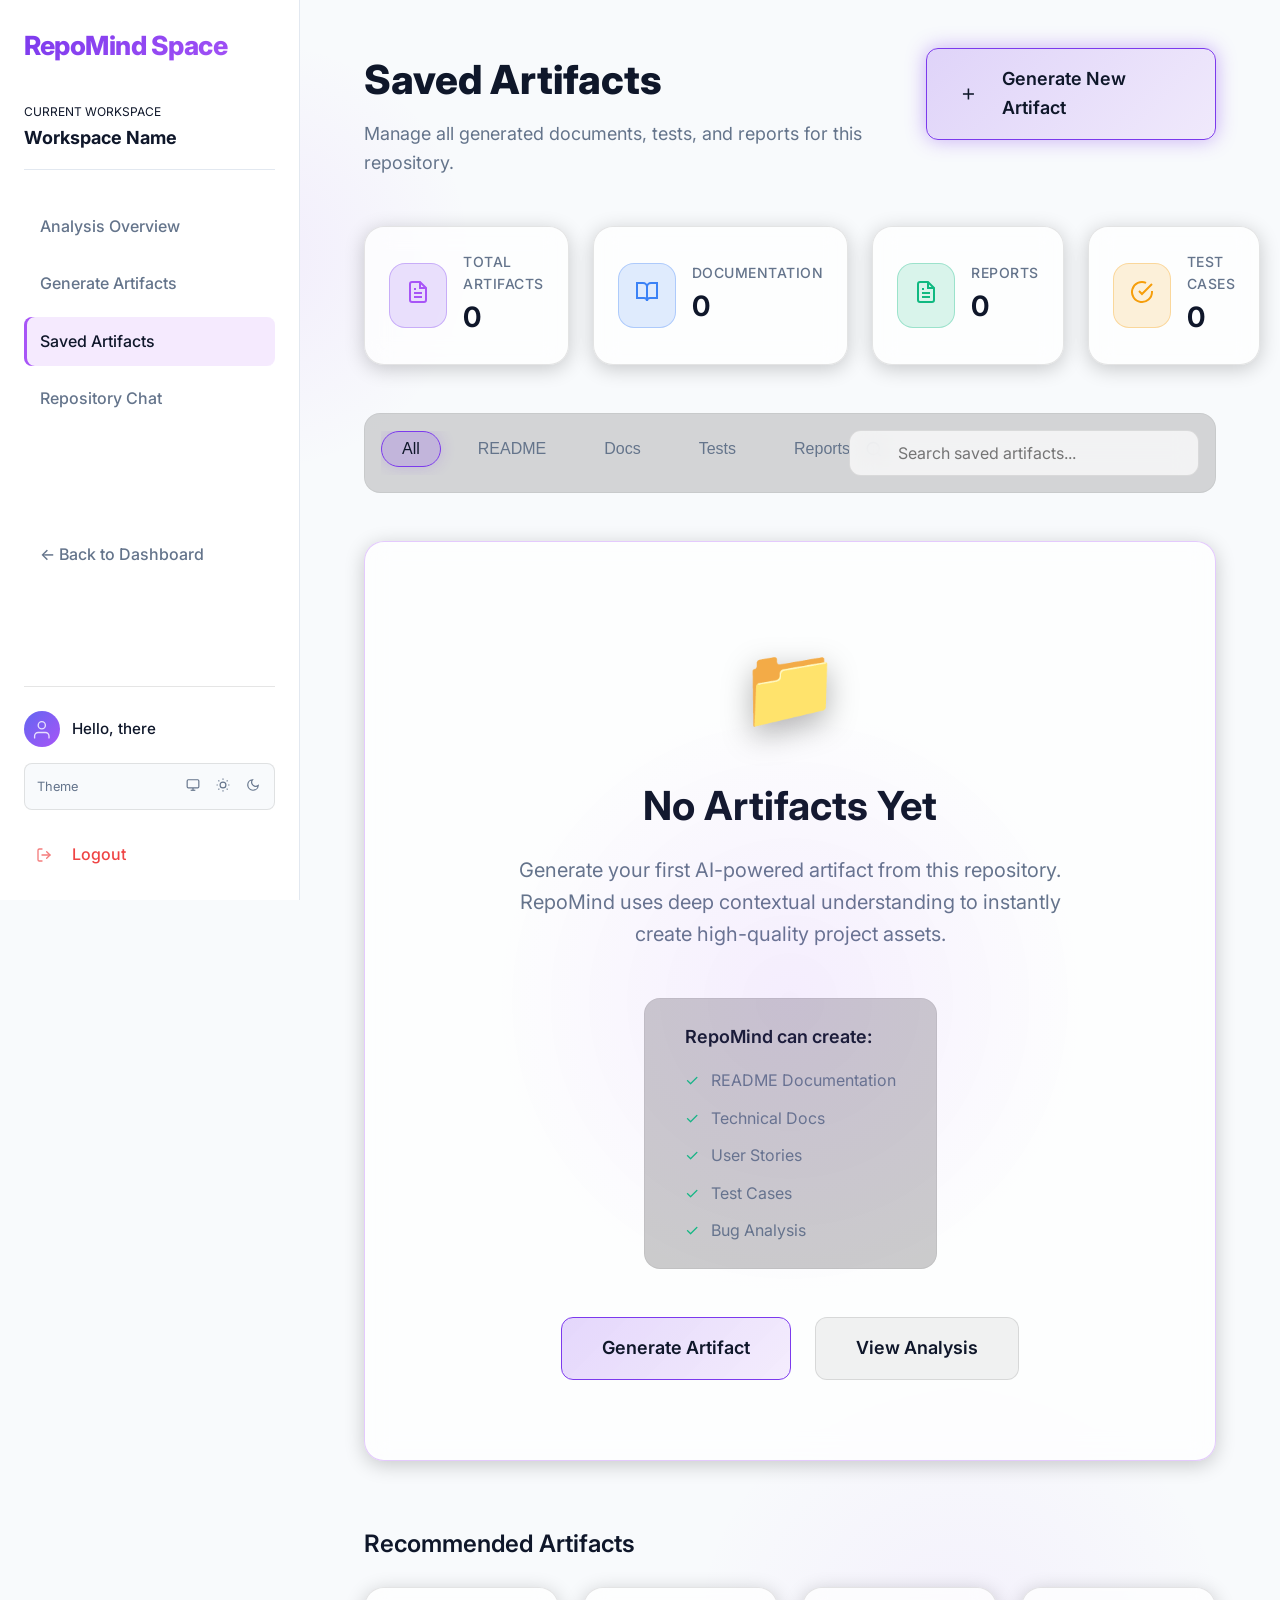
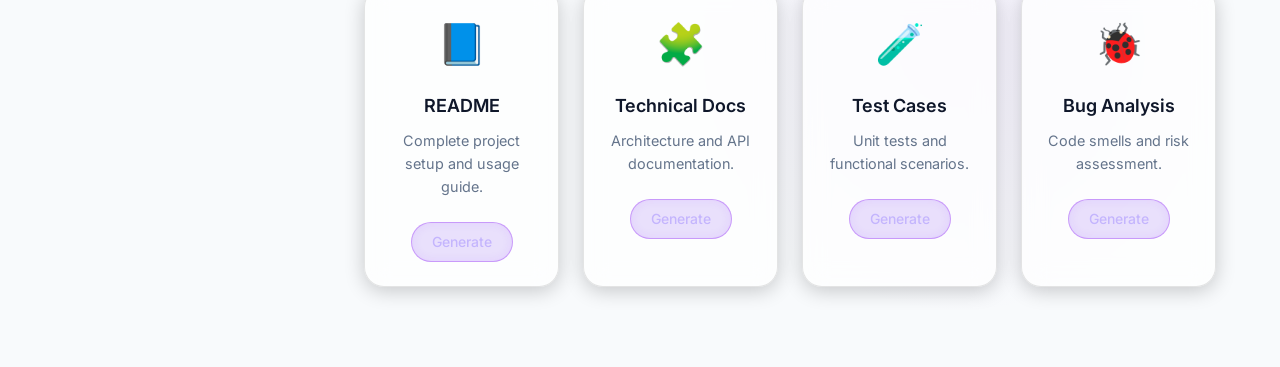
==== pages/artifacts.html @ f8f44703 "Project Completed" ====
<!DOCTYPE html>
<html lang="en">

<head>
    <meta charset="UTF-8">
    <meta name="viewport" content="width=device-width, initial-scale=1.0">
    <title>Saved Artifacts - RepoMind Space</title>
    <link href="https://fonts.googleapis.com/css2?family=Inter:wght@400;500;600;700&display=swap" rel="stylesheet">
    <link rel="stylesheet" href="../css/style.css">
    <style>
        /* Modern Input Styling */
        .search-input {
            background: var(--glass-bg);
            border: 1px solid var(--alpha-10);
            color: var(--text-main);
            padding: 12px 20px 12px 48px;
            border-radius: 12px;
            width: 350px;
            font-family: 'Inter', sans-serif;
            font-size: 1rem;
            transition: all 0.3s ease;
            backdrop-filter: blur(12px);
        }

        .search-input:focus {
            outline: none;
            border-color: rgba(168, 85, 247, 0.5);
            box-shadow: 0 0 15px rgba(124, 58, 237, 0.2);
            background: var(--glass-hover-bg);
        }

        .search-icon-wrapper {
            position: absolute;
            left: 16px;
            top: 50%;
            transform: translateY(-50%);
            color: var(--text-muted);
            pointer-events: none;
        }

        /* Glassmorphism Cards */
        .glass-card {
            background: var(--glass-bg);
            backdrop-filter: blur(12px);
            border: 1px solid var(--alpha-10);
            border-radius: 20px;
            transition: all 0.3s ease;
            box-shadow: 0 4px 20px rgba(0, 0, 0, 0.2);
        }

        .glass-card:hover {
            border-color: rgba(168, 85, 247, 0.4);
            transform: translateY(-4px);
            box-shadow: 0 12px 30px rgba(124, 58, 237, 0.15);
        }

        /* Filter Tabs */
        .filter-tabs {
            display: flex;
            gap: 1rem;
            overflow-x: auto;
            padding-bottom: 0.5rem;
        }

        .filter-tab {
            background: transparent;
            border: 1px solid transparent;
            color: var(--text-muted);
            padding: 8px 20px;
            border-radius: 20px;
            cursor: pointer;
            font-weight: 500;
            font-size: 1rem;
            transition: all 0.2s ease;
            white-space: nowrap;
        }

        .filter-tab:hover {
            color: var(--text-main);
            background: var(--alpha-5);
        }

        .filter-tab.active {
            background: rgba(124, 58, 237, 0.2);
            border-color: var(--primary-color);
            color: var(--text-main);
            box-shadow: 0 0 15px rgba(124, 58, 237, 0.2);
        }

        /* Populated Grid */
        .artifact-grid {
            display: grid;
            grid-template-columns: repeat(auto-fill, minmax(350px, 1fr));
            gap: 2rem;
            display: none;
            /* Hidden by default until artifacts exist */
        }

        .artifact-item-card {
            display: flex;
            flex-direction: column;
            padding: 1.5rem;
        }
    </style>
    <script src="../js/config.js"></script>
    <script src="../js/theme.js"></script>
</head>

<body>
    <div class="app-layout">
        <!-- Sidebar -->
        <aside class="sidebar">
            <div class="mb-4">
                <a href="dashboard.html" class="navbar-brand" style="display: block;">RepoMind Space</a>
            </div>
            <div class="mb-4" style="padding-bottom: 1rem; border-bottom: 1px solid var(--border-color);">
                <span class="text-muted" style="font-size: 0.75rem; text-transform: uppercase;">Current Workspace</span>
                <h3 style="font-size: 1.125rem;" id="workspaceNameHeader">Workspace Name</h3>
            </div>
            <nav class="sidebar-nav" style="margin-top: 0;">
                <a href="workspace-detail.html" class="sidebar-link">Analysis Overview</a>
                <a href="generate-artifact.html" class="sidebar-link">Generate Artifacts</a>
                <a href="artifacts.html" class="sidebar-link active">Saved Artifacts</a>
                <a href="repository-chat.html" class="sidebar-link">Repository Chat</a>
            </nav>
            <nav class="sidebar-nav" style="margin-top: auto;">
                <a href="dashboard.html" class="sidebar-link">← Back to Dashboard</a>
            </nav>

            <!-- User Profile Area (Unified) -->
            <div style="margin-top: auto; padding-top: 1.5rem; border-top: 1px solid var(--glass-border); display: flex; flex-direction: column; gap: 1rem;">
                <a href="profile.html" style="display: flex; align-items: center; gap: 0.75rem; text-decoration: none; color: var(--text-main);">
                    <div id="sidebar-avatar" style="width: 36px; height: 36px; border-radius: 50%; background: linear-gradient(135deg, #6366f1, #a855f7); display: flex; align-items: center; justify-content: center; color: white; font-weight: 600; font-size: 0.9rem; overflow: hidden; flex-shrink: 0;"><svg xmlns="http://www.w3.org/2000/svg" viewBox="0 0 24 24" fill="none" stroke="currentColor" stroke-width="1.5" stroke-linecap="round" stroke-linejoin="round" style="width:60%;height:60%;color:rgba(255,255,255,0.8);"><path d="M20 21v-2a4 4 0 0 0-4-4H8a4 4 0 0 0-4 4v2"/><circle cx="12" cy="7" r="4"/></svg></div>
                    <div id="sidebar-greeting" style="font-size: 0.95rem; font-weight: 500;">Hello, there</div>
                </a>
                
                <!-- Theme Switcher Pop-out -->
                <div class="theme-switcher-container" style="background: var(--bg-dark); border: 1px solid var(--glass-border); border-radius: 8px; padding: 0.5rem; display: flex; justify-content: space-between; align-items: center;">
                    <span style="font-size: 0.8rem; color: var(--text-muted); padding-left: 0.25rem;">Theme</span>
                    <div style="display: flex; gap: 0.25rem;">
                        <button onclick="setThemeMode('system')" title="System Theme" class="theme-btn" data-theme-btn="system" style="background: transparent; border: none; color: var(--text-muted); cursor: pointer; padding: 6px; border-radius: 6px;"><svg viewBox="0 0 24 24" fill="none" stroke="currentColor" stroke-width="2" style="width: 14px; height: 14px;"><rect x="2" y="3" width="20" height="14" rx="2" ry="2"></rect><line x1="8" y1="21" x2="16" y2="21"></line><line x1="12" y1="17" x2="12" y2="21"></line></svg></button>
                        <button onclick="setThemeMode('light')" title="Light Theme" class="theme-btn" data-theme-btn="light" style="background: transparent; border: none; color: var(--text-muted); cursor: pointer; padding: 6px; border-radius: 6px;"><svg viewBox="0 0 24 24" fill="none" stroke="currentColor" stroke-width="2" style="width: 14px; height: 14px;"><circle cx="12" cy="12" r="5"></circle><line x1="12" y1="1" x2="12" y2="3"></line><line x1="12" y1="21" x2="12" y2="23"></line><line x1="4.22" y1="4.22" x2="5.64" y2="5.64"></line><line x1="18.36" y1="18.36" x2="19.78" y2="19.78"></line><line x1="1" y1="12" x2="3" y2="12"></line><line x1="21" y1="12" x2="23" y2="12"></line><line x1="4.22" y1="19.78" x2="5.64" y2="18.36"></line><line x1="18.36" y1="5.64" x2="19.78" y2="4.22"></line></svg></button>
                        <button onclick="setThemeMode('dark')" title="Dark Theme" class="theme-btn" data-theme-btn="dark" style="background: transparent; border: none; color: var(--text-muted); cursor: pointer; padding: 6px; border-radius: 6px;"><svg viewBox="0 0 24 24" fill="none" stroke="currentColor" stroke-width="2" style="width: 14px; height: 14px;"><path d="M21 12.79A9 9 0 1 1 11.21 3 7 7 0 0 0 21 12.79z"></path></svg></button>
                    </div>
                </div>

                <a href="#" class="sidebar-link" id="logoutBtn" style="color: #ef4444; margin-top: 0.5rem; padding: 0.5rem 0.75rem;">
                    <svg viewBox="0 0 24 24" fill="none" stroke="currentColor" stroke-width="2" stroke-linecap="round" stroke-linejoin="round" style="width: 1rem; height: 1rem; margin-right: 0.5rem;"><path d="M9 21H5a2 2 0 0 1-2-2V5a2 2 0 0 1 2-2h4"></path><polyline points="16 17 21 12 16 7"></polyline><line x1="21" y1="12" x2="9" y2="12"></line></svg>
                    Logout
                </a>
            </div>
        </aside>

        <!-- Main Content -->
        <main class="main-content" style="padding: 3rem 4rem;">
            <div style="max-width: 1400px; margin: 0 auto;">

                <!-- HEADER & ACTION -->
                <header
                    style="display: flex; justify-content: space-between; align-items: flex-start; margin-bottom: 3rem;">
                    <div>
                        <h1 class="analysis-header-title">Saved Artifacts</h1>
                        <p class="analysis-body-text" style="font-size: 1.125rem; margin-top: 0.5rem;">Manage all
                            generated documents, tests, and reports for this repository.</p>
                    </div>
                    <a href="generate-artifact.html" class="action-btn-large primary"
                        style="text-decoration: none; padding: 1rem 2rem; font-size: 1.125rem; font-weight: 600; border-radius: 12px; box-shadow: 0 0 20px rgba(124, 58, 237, 0.4);">
                        <svg width="20" height="20" viewBox="0 0 24 24" fill="none" stroke="currentColor"
                            stroke-width="2" style="margin-right: 8px;">
                            <line x1="12" y1="5" x2="12" y2="19"></line>
                            <line x1="5" y1="12" x2="19" y2="12"></line>
                        </svg>
                        Generate New Artifact
                    </a>
                </header>

                <!-- STATISTICS ROW -->
                <div style="display: grid; grid-template-columns: repeat(4, 1fr); gap: 1.5rem; margin-bottom: 3rem;">
                    <div class="glass-card" style="padding: 1.5rem; display: flex; align-items: center; gap: 1rem;">
                        <div
                            style="background: rgba(124, 58, 237, 0.15); padding: 1rem; border-radius: 16px; color: #a855f7; border: 1px solid rgba(124, 58, 237, 0.3);">
                            <svg width="24" height="24" viewBox="0 0 24 24" fill="none" stroke="currentColor"
                                stroke-width="2">
                                <path d="M14 2H6a2 2 0 0 0-2 2v16a2 2 0 0 0 2 2h12a2 2 0 0 0 2-2V8z"></path>
                                <polyline points="14 2 14 8 20 8"></polyline>
                                <line x1="16" y1="13" x2="8" y2="13"></line>
                                <line x1="16" y1="17" x2="8" y2="17"></line>
                                <polyline points="10 9 9 9 8 9"></polyline>
                            </svg>
                        </div>
                        <div>
                            <div
                                style="color: var(--text-muted); font-size: 0.875rem; font-weight: 500; text-transform: uppercase; letter-spacing: 0.5px;">
                                Total Artifacts</div>
                            <div id="countTotal" style="font-size: 1.75rem; font-weight: 700; color: var(--text-main);">0</div>
                        </div>
                    </div>
                    <div class="glass-card" style="padding: 1.5rem; display: flex; align-items: center; gap: 1rem;">
                        <div
                            style="background: rgba(59, 130, 246, 0.15); padding: 1rem; border-radius: 16px; color: #3b82f6; border: 1px solid rgba(59, 130, 246, 0.3);">
                            <svg width="24" height="24" viewBox="0 0 24 24" fill="none" stroke="currentColor"
                                stroke-width="2">
                                <path d="M2 3h6a4 4 0 0 1 4 4v14a3 3 0 0 0-3-3H2z"></path>
                                <path d="M22 3h-6a4 4 0 0 0-4 4v14a3 3 0 0 1 3-3h7z"></path>
                            </svg>
                        </div>
                        <div>
                            <div
                                style="color: var(--text-muted); font-size: 0.875rem; font-weight: 500; text-transform: uppercase; letter-spacing: 0.5px;">
                                Documentation</div>
                            <div id="countDocs" style="font-size: 1.75rem; font-weight: 700; color: var(--text-main);">0</div>
                        </div>
                    </div>
                    <div class="glass-card" style="padding: 1.5rem; display: flex; align-items: center; gap: 1rem;">
                        <div
                            style="background: rgba(16, 185, 129, 0.15); padding: 1rem; border-radius: 16px; color: #10b981; border: 1px solid rgba(16, 185, 129, 0.3);">
                            <svg width="24" height="24" viewBox="0 0 24 24" fill="none" stroke="currentColor"
                                stroke-width="2">
                                <path d="M14 2H6a2 2 0 0 0-2 2v16a2 2 0 0 0 2 2h12a2 2 0 0 0 2-2V8z"></path>
                                <polyline points="14 2 14 8 20 8"></polyline>
                                <line x1="16" y1="13" x2="8" y2="13"></line>
                                <line x1="16" y1="17" x2="8" y2="17"></line>
                                <polyline points="10 9 9 9 8 9"></polyline>
                            </svg>
                        </div>
                        <div>
                            <div
                                style="color: var(--text-muted); font-size: 0.875rem; font-weight: 500; text-transform: uppercase; letter-spacing: 0.5px;">
                                Reports</div>
                            <div id="countReports" style="font-size: 1.75rem; font-weight: 700; color: var(--text-main);">0</div>
                        </div>
                    </div>
                    <div class="glass-card" style="padding: 1.5rem; display: flex; align-items: center; gap: 1rem;">
                        <div
                            style="background: rgba(245, 158, 11, 0.15); padding: 1rem; border-radius: 16px; color: #f59e0b; border: 1px solid rgba(245, 158, 11, 0.3);">
                            <svg width="24" height="24" viewBox="0 0 24 24" fill="none" stroke="currentColor"
                                stroke-width="2">
                                <path d="M22 11.08V12a10 10 0 1 1-5.93-9.14"></path>
                                <polyline points="22 4 12 14.01 9 11.01"></polyline>
                            </svg>
                        </div>
                        <div>
                            <div
                                style="color: var(--text-muted); font-size: 0.875rem; font-weight: 500; text-transform: uppercase; letter-spacing: 0.5px;">
                                Test Cases</div>
                            <div id="countTests" style="font-size: 1.75rem; font-weight: 700; color: var(--text-main);">0</div>
                        </div>
                    </div>
                </div>

                <!-- TOOLBAR -->
                <div
                    style="display: flex; justify-content: space-between; align-items: center; margin-bottom: 3rem; background: rgba(0,0,0,0.15); padding: 1rem; border-radius: 16px; border: 1px solid var(--alpha-5);">
                    <div class="filter-tabs">
                        <button class="filter-tab active">All</button>
                        <button class="filter-tab">README</button>
                        <button class="filter-tab">Docs</button>
                        <button class="filter-tab">Tests</button>
                        <button class="filter-tab">Reports</button>
                        <button class="filter-tab">User Stories</button>
                    </div>
                    <div style="position: relative;">
                        <div class="search-icon-wrapper">
                            <svg width="18" height="18" viewBox="0 0 24 24" fill="none" stroke="currentColor"
                                stroke-width="2">
                                <circle cx="11" cy="11" r="8"></circle>
                                <line x1="21" y1="21" x2="16.65" y2="16.65"></line>
                            </svg>
                        </div>
                        <input type="text" class="search-input" placeholder="Search saved artifacts...">
                    </div>
                </div>

                <!-- EMPTY STATE HERO (Default View) -->
                <div id="emptyStateContainer">
                    <div class="glass-card"
                        style="padding: 5rem 4rem; text-align: center; margin-bottom: 4rem; position: relative; overflow: hidden; border-color: rgba(168, 85, 247, 0.3);">
                        <div
                            style="position: absolute; top: 50%; left: 50%; transform: translate(-50%, -50%); width: 600px; height: 600px; background: radial-gradient(circle, rgba(168, 85, 247, 0.1) 0%, transparent 70%); pointer-events: none;">
                        </div>

                        <div
                            style="font-size: 5rem; margin-bottom: 1.5rem; filter: drop-shadow(0 10px 15px rgba(0,0,0,0.3));">
                            📁</div>
                        <h2 style="font-size: 2.5rem; font-weight: 700; color: var(--text-main); margin-bottom: 1rem;">No Artifacts
                            Yet</h2>
                        <p
                            style="color: var(--text-muted); font-size: 1.25rem; max-width: 600px; margin: 0 auto 3rem; line-height: 1.6;">
                            Generate your first AI-powered artifact from this repository. RepoMind uses deep contextual
                            understanding to instantly create high-quality project assets.
                        </p>

                        <div
                            style="display: flex; justify-content: center; gap: 2rem; margin-bottom: 3rem; text-align: left;">
                            <div
                                style="background: rgba(0,0,0,0.2); border: 1px solid var(--alpha-5); padding: 1.5rem 2.5rem; border-radius: 16px;">
                                <h4 style="color: var(--text-main); font-weight: 600; margin-bottom: 1rem; font-size: 1.125rem;">
                                    RepoMind can create:</h4>
                                <ul style="list-style: none; padding: 0; margin: 0;">
                                    <li
                                        style="color: var(--text-muted); margin-bottom: 0.75rem; display: flex; align-items: center;">
                                        <span style="color: var(--success); margin-right: 12px;">✓</span> README
                                        Documentation</li>
                                    <li
                                        style="color: var(--text-muted); margin-bottom: 0.75rem; display: flex; align-items: center;">
                                        <span style="color: var(--success); margin-right: 12px;">✓</span> Technical Docs
                                    </li>
                                    <li
                                        style="color: var(--text-muted); margin-bottom: 0.75rem; display: flex; align-items: center;">
                                        <span style="color: var(--success); margin-right: 12px;">✓</span> User Stories
                                    </li>
                                    <li
                                        style="color: var(--text-muted); margin-bottom: 0.75rem; display: flex; align-items: center;">
                                        <span style="color: var(--success); margin-right: 12px;">✓</span> Test Cases
                                    </li>
                                    <li style="color: var(--text-muted); display: flex; align-items: center;"><span
                                            style="color: var(--success); margin-right: 12px;">✓</span> Bug Analysis
                                    </li>
                                </ul>
                            </div>
                        </div>

                        <div style="display: flex; justify-content: center; gap: 1.5rem;">
                            <a href="generate-artifact.html" class="action-btn-large primary"
                                style="text-decoration: none; padding: 1rem 2.5rem; font-size: 1.125rem;">Generate
                                Artifact</a>
                            <a href="workspace-detail.html" class="action-btn-large"
                                style="text-decoration: none; padding: 1rem 2.5rem; font-size: 1.125rem; background: var(--alpha-5); border: 1px solid var(--alpha-10); color: var(--text-main);">View
                                Analysis</a>
                        </div>
                    </div>

                    <!-- RECOMMENDED ARTIFACTS GRID (Shown when empty) -->
                    <div style="margin-bottom: 2rem;">
                        <h3 style="font-size: 1.5rem; font-weight: 600; color: var(--text-main); margin-bottom: 1.5rem;">
                            Recommended Artifacts</h3>
                        <div style="display: grid; grid-template-columns: repeat(4, 1fr); gap: 1.5rem;">
                            <div class="glass-card" style="padding: 1.5rem; text-align: center;">
                                <div style="font-size: 2.5rem; margin-bottom: 1rem;">📘</div>
                                <h4 style="color: var(--text-main); font-weight: 600; margin-bottom: 0.5rem; font-size: 1.125rem;">
                                    README</h4>
                                <p style="color: var(--text-muted); font-size: 0.9rem; margin-bottom: 1.5rem;">Complete
                                    project setup and usage guide.</p>
                                <a href="generate-artifact.html" class="tech-pill"
                                    style="text-decoration: none; display: inline-block; padding: 8px 20px; border: 1px solid rgba(168, 85, 247, 0.5); color: #c4b5fd;">Generate</a>
                            </div>
                            <div class="glass-card" style="padding: 1.5rem; text-align: center;">
                                <div style="font-size: 2.5rem; margin-bottom: 1rem;">🧩</div>
                                <h4 style="color: var(--text-main); font-weight: 600; margin-bottom: 0.5rem; font-size: 1.125rem;">
                                    Technical Docs</h4>
                                <p style="color: var(--text-muted); font-size: 0.9rem; margin-bottom: 1.5rem;">
                                    Architecture and API documentation.</p>
                                <a href="generate-artifact.html" class="tech-pill"
                                    style="text-decoration: none; display: inline-block; padding: 8px 20px; border: 1px solid rgba(168, 85, 247, 0.5); color: #c4b5fd;">Generate</a>
                            </div>
                            <div class="glass-card" style="padding: 1.5rem; text-align: center;">
                                <div style="font-size: 2.5rem; margin-bottom: 1rem;">🧪</div>
                                <h4 style="color: var(--text-main); font-weight: 600; margin-bottom: 0.5rem; font-size: 1.125rem;">
                                    Test Cases</h4>
                                <p style="color: var(--text-muted); font-size: 0.9rem; margin-bottom: 1.5rem;">Unit
                                    tests and functional scenarios.</p>
                                <a href="generate-artifact.html" class="tech-pill"
                                    style="text-decoration: none; display: inline-block; padding: 8px 20px; border: 1px solid rgba(168, 85, 247, 0.5); color: #c4b5fd;">Generate</a>
                            </div>
                            <div class="glass-card" style="padding: 1.5rem; text-align: center;">
                                <div style="font-size: 2.5rem; margin-bottom: 1rem;">🐞</div>
                                <h4 style="color: var(--text-main); font-weight: 600; margin-bottom: 0.5rem; font-size: 1.125rem;">
                                    Bug Analysis</h4>
                                <p style="color: var(--text-muted); font-size: 0.9rem; margin-bottom: 1.5rem;">Code
                                    smells and risk assessment.</p>
                                <a href="generate-artifact.html" class="tech-pill"
                                    style="text-decoration: none; display: inline-block; padding: 8px 20px; border: 1px solid rgba(168, 85, 247, 0.5); color: #c4b5fd;">Generate</a>
                            </div>
                        </div>
                    </div>
                </div>

                <!-- POPULATED GRID (Hidden until artifacts exist) -->
                <!-- We keep this here so the layout is ready when dynamic artifacts are loaded -->
                <div id="populatedGridContainer" class="artifact-grid">
                    <!-- Example Populated Card (Static for demonstration) -->
                    <!--
                    <div class="glass-card artifact-item-card">
                        <div style="display: flex; justify-content: space-between; margin-bottom: 1rem;">
                            <div style="display: flex; align-items: center; gap: 0.75rem;">
                                <span style="font-size: 1.5rem;">📘</span>
                                <span class="tech-pill" style="background: rgba(124, 58, 237, 0.15); color: #c4b5fd; border: none;">Documentation</span>
                            </div>
                            <span style="color: var(--text-muted); font-size: 0.8rem;">Just now</span>
                        </div>
                        <h3 style="color: var(--text-main); font-size: 1.25rem; font-weight: 600; margin-bottom: 0.5rem;">Main README.md</h3>
                        <p style="color: var(--text-muted); font-size: 0.9rem; line-height: 1.5; margin-bottom: 1.5rem; flex-grow: 1;">
                            Complete project setup instructions and feature overview.
                        </p>
                        <div style="display: flex; gap: 0.5rem; border-top: 1px solid var(--alpha-5); padding-top: 1rem;">
                            <button class="tech-pill" style="flex: 1; justify-content: center; background: var(--alpha-5); border-color: var(--alpha-10); color: var(--text-main);">View</button>
                            <button class="tech-pill" style="flex: 1; justify-content: center; background: var(--alpha-5); border-color: var(--alpha-10); color: var(--text-main);">Download</button>
                            <button class="tech-pill" style="padding: 8px 12px; background: rgba(239, 68, 68, 0.1); border-color: rgba(239, 68, 68, 0.2); color: #ef4444;">
                                <svg width="16" height="16" viewBox="0 0 24 24" fill="none" stroke="currentColor" stroke-width="2"><polyline points="3 6 5 6 21 6"></polyline><path d="M19 6v14a2 2 0 0 1-2 2H7a2 2 0 0 1-2-2V6m3 0V4a2 2 0 0 1 2-2h4a2 2 0 0 1 2 2v2"></path></svg>
                            </button>
                        </div>
                    </div>
                    -->
                </div>

            </div>
        </main>
    </div>

    <script src="../js/auth.js"></script>
    <script src="../js/user-profile.js"></script>
    <script src="../js/analysis.js"></script>
    <script src="../js/artifacts.js"></script>
    <script>
        // Simple script to handle filter tab active states
        document.querySelectorAll('.filter-tab').forEach(tab => {
            tab.addEventListener('click', function () {
                document.querySelectorAll('.filter-tab').forEach(t => t.classList.remove('active'));
                this.classList.add('active');
            });
        });
    </script>
</body>
</html>
---- css/style.css ----
:root {
  --primary-color: #7c3aed;
  --primary-hover: #6d28d9;
  --bg-dark: #1e1b2e;
  --bg-card: #2e2844;
  --text-main: #f8fafc;
  --text-muted: #cbd5e1;
  --border-color: #4a4066;
  --success: #10b981;
  --error: #ef4444;
  --warning: #f59e0b;
  --glass-bg: rgba(46, 40, 68, 0.6);
  --glass-border: var(--alpha-10);
  --glass-hover-bg: rgba(46, 40, 68, 0.8);
  --alpha-5: rgba(255, 255, 255, 0.05);
  --alpha-10: rgba(255, 255, 255, 0.1);
  --alpha-20: rgba(255, 255, 255, 0.2);
  --alpha-30: rgba(255, 255, 255, 0.3);}

:root[data-theme="light"] {
  --bg-dark: #f8fafc;
  --bg-card: #ffffff;
  --text-main: #0f172a;
  --text-muted: #64748b;
  --border-color: #e2e8f0;
  --glass-bg: rgba(255, 255, 255, 0.7);
  --glass-border: rgba(0, 0, 0, 0.1);
  --glass-hover-bg: rgba(255, 255, 255, 0.9);
  --alpha-5: rgba(0, 0, 0, 0.05);
  --alpha-10: rgba(0, 0, 0, 0.1);
  --alpha-20: rgba(0, 0, 0, 0.2);
  --alpha-30: rgba(0, 0, 0, 0.3);

}

* {
  box-sizing: border-box;
  margin: 0;
  padding: 0;
}

body {
  font-family: 'Inter', system-ui, sans-serif;
  background-color: var(--bg-dark);
  color: var(--text-main);
  line-height: 1.6;
}

a {
  color: var(--primary-color);
  text-decoration: none;
  transition: color 0.3s ease;
}

a:hover {
  color: var(--primary-hover);
}

.container {
  max-width: 1200px;
  margin: 0 auto;
  padding: 0 2rem;
}

/* Navbar */
.navbar {
  display: flex;
  justify-content: space-between;
  align-items: center;
  padding: 1.5rem 0;
  border-bottom: 1px solid var(--border-color);
}

.navbar-brand {
  font-size: 1.65rem;
  font-weight: 800;
  text-decoration: none;
  background: linear-gradient(135deg, var(--primary-color), #a855f7);
  -webkit-background-clip: text;
  -webkit-text-fill-color: transparent;
  letter-spacing: -0.5px;
  white-space: nowrap;
}

.navbar-nav {
  display: flex;
  gap: 1.5rem;
  align-items: center;
}

/* Buttons */
.btn {
  display: inline-flex;
  align-items: center;
  justify-content: center;
  padding: 0.75rem 1.5rem;
  border-radius: 0.5rem;
  font-weight: 500;
  cursor: pointer;
  transition: all 0.2s ease;
  border: none;
  font-size: 1rem;
}

.btn-primary {
  background-color: var(--primary-color);
  color: var(--text-main);
}

.btn-primary:hover {
  background-color: var(--primary-hover);
  color: white !important;
  transform: translateY(-1px);
  box-shadow: 0 0 15px rgba(99, 102, 241, 0.4);
}

.btn-secondary {
  background-color: transparent;
  border: 1px solid var(--border-color);
  color: var(--text-main);
}

.btn-secondary:hover {
  background-color: var(--bg-card);
}

/* Cards */
.card {
  background-color: var(--bg-card);
  border-radius: 1rem;
  padding: 2rem;
  border: 1px solid var(--border-color);
  box-shadow: 0 4px 6px -1px rgb(0 0 0 / 0.1);
}

/* Forms */
.form-group {
  margin-bottom: 1.5rem;
}

.form-label {
  display: block;
  margin-bottom: 0.5rem;
  font-weight: 500;
  color: var(--text-muted);
}

.form-control {
  width: 100%;
  padding: 0.75rem 1rem;
  background-color: var(--bg-dark);
  border: 1px solid var(--border-color);
  border-radius: 0.5rem;
  color: var(--text-main);
  font-family: inherit;
  transition: border-color 0.2s;
}

.form-control:focus {
  outline: none;
  border-color: var(--primary-color);
}

/* Utility */
.text-center {
  text-align: center;
}

.mb-1 {
  margin-bottom: 0.5rem;
}

.mb-2 {
  margin-bottom: 1rem;
}

.mb-4 {
  margin-bottom: 2rem;
}

.mb-5 {
  margin-bottom: 3rem;
}

.mt-4 {
  margin-top: 2rem;
}

/* Dashboard Layout */
.app-layout {
  display: grid;
  grid-template-columns: 300px 1fr;
  min-height: 100vh;
}

.sidebar {
  background-color: var(--bg-card);
  border-right: 1px solid var(--border-color);
  padding: 1.5rem;
  display: flex;
  flex-direction: column;
  height: 100vh;
  position: sticky;
  top: 0;
}

.sidebar-nav {
  display: flex;
  flex-direction: column;
  gap: 0.5rem;
  margin-top: 2rem;
}

.sidebar-link {
  padding: 0.75rem 1rem;
  border-radius: 0.5rem;
  color: var(--text-muted);
  transition: all 0.2s;
}

.sidebar-link:hover {
  background-color: rgba(168, 85, 247, 0.08);
  color: var(--text-main);
}

.sidebar-link.active {
  background-color: rgba(168, 85, 247, 0.12);
  color: var(--text-main);
  box-shadow: inset 3px 0 0 #a855f7;
}

.main-content {
  padding: 3rem;
  overflow-y: auto;
}

/* Grid System */
.grid {
  display: grid;
  gap: 2rem;
}

.grid-cols-2 {
  grid-template-columns: repeat(2, 1fr);
}

.grid-cols-3 {
  grid-template-columns: repeat(3, 1fr);
}

.grid-cols-4 {
  grid-template-columns: repeat(4, 1fr);
}

/* Auth Split Layout */
.auth-split {
  display: flex;
  min-height: 100vh;
  background-color: #1e1b2e;
  /* dark purple/black background */
  color: var(--text-main);
  padding: 1rem;
  gap: 1rem;
}

.auth-split-left {
  flex: 1;
  border-radius: 1rem;
  background: linear-gradient(135deg, #4f46e5 0%, #1e1b4b 100%);
  background-image: url('https://images.unsplash.com/photo-1618005182384-a83a8bd57fbe?q=80&w=1470&auto=format&fit=crop');
  /* Abstract fluid/tech matching the AI theme */
  background-size: cover;
  background-position: center;
  position: relative;
  display: flex;
  flex-direction: column;
  justify-content: space-between;
  padding: 2.5rem;
  overflow: hidden;
  animation: bgSlideshow 15s infinite;
}

@keyframes bgSlideshow {

  0%,
  100% {
    background-image: url('https://images.unsplash.com/photo-1618005182384-a83a8bd57fbe?q=80&w=1470&auto=format&fit=crop');
  }

  33.33% {
    background-image: url('https://images.unsplash.com/photo-1550751827-4bd374c3f58b?q=80&w=1470&auto=format&fit=crop');
  }

  66.66% {
    background-image: url('https://images.unsplash.com/photo-1451187580459-43490279c0fa?q=80&w=1470&auto=format&fit=crop');
  }
}

.indicator {
  width: 2rem;
  height: 3px;
  background: var(--alpha-30);
  border-radius: 2px;
  transition: background 0.3s;
  animation: slideIndicator 15s infinite;
}

.indicator:nth-child(1) {
  animation-delay: 0s;
}

.indicator:nth-child(2) {
  animation-delay: -10s;
}

.indicator:nth-child(3) {
  animation-delay: -5s;
}

@keyframes slideIndicator {

  0%,
  30% {
    background: white;
  }

  33%,
  100% {
    background: var(--alpha-30);
  }
}

.auth-split-left::before {
  content: '';
  position: absolute;
  top: 0;
  left: 0;
  right: 0;
  bottom: 0;
  background: rgba(30, 27, 46, 0.5);
  /* dark tint overlay */
  z-index: 1;
}

.auth-split-left>* {
  position: relative;
  z-index: 2;
}

.auth-header {
  display: flex;
  justify-content: space-between;
  align-items: center;
}

.auth-brand {
  font-size: 1.75rem;
  font-weight: 800;
  color: var(--text-main);
  letter-spacing: 1px;
  text-shadow: 0 0 10px rgba(168, 85, 247, 0.6), 0 0 20px rgba(168, 85, 247, 0.4);
}

.version-text {
  font-size: 11.5px;
  color: var(--text-muted);
  opacity: 0.7;
  letter-spacing: 0.02em;
  font-weight: 500;
  display: block;
  margin-top: 0.15rem;
}

.version-text.auth-version {
  color: rgba(255, 255, 255, 0.6);
}

.auth-back {
  color: rgba(255, 255, 255, 0.8);
  font-size: 0.875rem;
  background: var(--alpha-10);
  padding: 0.5rem 1rem;
  border-radius: 2rem;
  transition: all 0.2s;
}

.auth-back:hover {
  background: var(--alpha-20);
  color: var(--text-main);
}

.auth-hero-text h1 {
  font-size: 2.5rem;
  color: var(--text-main);
  line-height: 1.2;
  margin-bottom: 2rem;
  max-width: 400px;
}

.auth-split-right {
  flex: 1;
  display: flex;
  flex-direction: column;
  justify-content: center;
  align-items: center;
  padding: 2rem;
}

.auth-form-wrapper {
  width: 100%;
  max-width: 420px;
}

.auth-form-wrapper h2 {
  font-size: 2.5rem;
  margin-bottom: 0.5rem;
  font-weight: 600;
}

.auth-subtitle {
  color: var(--text-muted);
  margin-bottom: 2.5rem;
}

.auth-form-wrapper .form-control {
  background-color: var(--alpha-5);
  border: 1px solid var(--alpha-10);
  padding: 1rem;
  border-radius: 0.5rem;
  font-size: 1rem;
  transition: all 0.2s ease;
}

.auth-form-wrapper .form-control:focus {
  border-color: #a78bfa;
  background-color: var(--alpha-5);
  box-shadow: 0 0 0 2px rgba(167, 139, 250, 0.2);
}

.auth-form-wrapper .btn-primary {
  padding: 1rem;
  width: 100%;
  font-size: 1rem;
  border-radius: 0.5rem;
  margin-top: 1rem;
  background-color: #7c3aed;
  /* purple-ish button */
  border: none;
  font-weight: 500;
}

.auth-form-wrapper .btn-primary:hover {
  background-color: #6d28d9;
  box-shadow: 0 0 15px rgba(124, 58, 237, 0.4);
}

.social-login {
  display: flex;
  gap: 1rem;
  margin-top: 1.5rem;
}

.btn-social {
  flex: 1;
  background: transparent;
  border: 1px solid var(--alpha-10);
  color: var(--text-main);
  padding: 0.75rem;
  border-radius: 0.5rem;
  display: flex;
  justify-content: center;
  align-items: center;
  gap: 0.5rem;
  cursor: pointer;
  transition: all 0.2s;
  font-family: inherit;
  font-size: 0.875rem;
}

.btn-social:hover {
  background: var(--alpha-5);
}

.divider {
  display: flex;
  align-items: center;
  text-align: center;
  margin: 2rem 0;
  color: var(--text-muted);
  font-size: 0.875rem;
}

.divider::before,
.divider::after {
  content: '';
  flex: 1;
  border-bottom: 1px solid var(--alpha-10);
}

.divider:not(:empty)::before {
  margin-right: 1rem;
}

.divider:not(:empty)::after {
  margin-left: 1rem;
}

/* Animations */
@keyframes fadeInUp {
  from {
    opacity: 0;
    transform: translateY(20px);
  }

  to {
    opacity: 1;
    transform: translateY(0);
  }
}

.animate-fade-up {
  animation: fadeInUp 0.6s ease-out forwards;
  opacity: 0;
}

.delay-100 {
  animation-delay: 100ms;
}

.delay-200 {
  animation-delay: 200ms;
}

.delay-300 {
  animation-delay: 300ms;
}

/* Neon Accents & Glowing Cards */
.glow-card {
  position: relative;
  border: 1px solid rgba(168, 85, 247, 0.2);
  box-shadow: 0 4px 20px -2px rgba(99, 102, 241, 0.1);
  transition: all 0.3s ease;
}

.glow-card:hover {
  border-color: rgba(168, 85, 247, 0.5);
  box-shadow: 0 0 20px rgba(168, 85, 247, 0.2), inset 0 0 10px rgba(99, 102, 241, 0.1);
  transform: translateY(-3px);
}

.glow-card .metric-value {
  font-size: 2.5rem;
  font-weight: 800;
  background: linear-gradient(to right, #a855f7, #6366f1);
  -webkit-background-clip: text;
  -webkit-text-fill-color: transparent;
}

/* Dashboard App Layout Enhancements */
.app-layout {
  position: relative;
  background-color: var(--bg-dark);
}

.app-layout::before {
  content: '';
  position: absolute;
  top: 0;
  left: 0;
  width: 40vw;
  height: 40vw;
  background: radial-gradient(circle, rgba(168, 85, 247, 0.08) 0%, transparent 60%);
  pointer-events: none;
  z-index: 0;
}

.app-layout::after {
  content: '';
  position: absolute;
  bottom: 0;
  right: 0;
  width: 50vw;
  height: 50vw;
  background: radial-gradient(circle, rgba(168, 85, 247, 0.06) 0%, transparent 60%);
  pointer-events: none;
  z-index: 0;
}

.sidebar,
.main-content {
  position: relative;
  z-index: 10;
}

/* Glassmorphism Panel */
.glass-panel {
  background: var(--glass-bg);
  backdrop-filter: blur(12px);
  -webkit-backdrop-filter: blur(12px);
  border: 1px solid var(--glass-border);
  border-radius: 1rem;
  padding: 2rem;
  box-shadow: 0 4px 6px -1px rgba(0, 0, 0, 0.1), 0 2px 4px -1px rgba(0, 0, 0, 0.06);
}

/* Sidebar Icons */
.sidebar-link {
  display: flex;
  align-items: center;
  gap: 0.75rem;
  font-weight: 500;
}

.sidebar-link svg {
  width: 1.25rem;
  height: 1.25rem;
  opacity: 0.7;
  transition: opacity 0.2s;
}

.sidebar-link:hover svg,
.sidebar-link.active svg {
  opacity: 1;
}

/* Dashboard Metric Cards */
.metric-header {
  display: flex;
  justify-content: space-between;
  align-items: center;
  margin-bottom: 0.5rem;
}

.metric-icon {
  padding: 0.5rem;
  border-radius: 0.5rem;
  background: rgba(99, 102, 241, 0.1);
  color: var(--primary-color);
  display: flex;
}

.trend-up {
  font-size: 0.75rem;
  color: var(--success);
  font-weight: 600;
  margin-top: 0.25rem;
}

/* Onboarding Progress */
.progress-container {
  width: 100%;
  height: 6px;
  background: var(--alpha-10);
  border-radius: 3px;
  margin: 1rem 0;
  overflow: hidden;
}

.progress-bar {
  height: 100%;
  background: linear-gradient(to right, #6366f1, #a855f7);
  width: 0%;
  /* Default 0 */
  transition: width 0.5s ease;
}

.checklist {
  list-style: none;
  margin-bottom: 1.5rem;
}

.checklist li {
  display: flex;
  align-items: center;
  gap: 0.75rem;
  margin-bottom: 0.5rem;
  color: var(--text-muted);
}

.checklist li svg {
  color: var(--border-color);
}

.checklist li.completed {
  color: var(--text-main);
}

.checklist li.completed svg {
  color: var(--success);
}

/* Quick Actions */
.quick-action-card {
  display: flex;
  flex-direction: column;
  align-items: flex-start;
  padding: 1.5rem;
  background: var(--alpha-5);
  border: 1px solid var(--glass-border);
  border-radius: 0.75rem;
  cursor: pointer;
  transition: all 0.2s ease;
  text-decoration: none;
  color: var(--text-main);
}

.quick-action-card:hover {
  background: rgba(99, 102, 241, 0.05);
  border-color: rgba(99, 102, 241, 0.3);
  transform: translateY(-2px);
  box-shadow: 0 4px 15px rgba(99, 102, 241, 0.1);
}

.quick-action-icon {
  padding: 0.75rem;
  border-radius: 0.5rem;
  background: var(--alpha-5);
  margin-bottom: 1rem;
  transition: background 0.2s;
}

.quick-action-card:hover .quick-action-icon {
  background: rgba(99, 102, 241, 0.2);
  color: #a855f7;
}

/* AI Assistant FAB */
.ai-fab {
  position: fixed;
  bottom: 2rem;
  right: 2rem;
  background: linear-gradient(135deg, #6366f1, #a855f7);
  color: var(--text-main);
  padding: 0.75rem 1.25rem;
  border-radius: 2rem;
  display: flex;
  align-items: center;
  gap: 0.5rem;
  font-weight: 600;
  box-shadow: 0 4px 15px rgba(168, 85, 247, 0.4);
  cursor: pointer;
  transition: all 0.2s ease;
  z-index: 100;
  border: 1px solid var(--alpha-20);
}

.ai-fab:hover {
  transform: translateY(-3px) scale(1.02);
  box-shadow: 0 6px 20px rgba(168, 85, 247, 0.6);
}

/* Onboarding Layout */
.onboarding-container {
  max-width: 1400px;
  margin: 0 auto;
}

.onboarding-layout {
  display: grid;
  grid-template-columns: 2fr 1fr;
  gap: 2.5rem;
  align-items: start;
}

/* Workspaces Layout */
.content-with-sidebar {
  display: grid;
  grid-template-columns: 1fr 300px;
  gap: 2rem;
}

.side-panel {
  border-left: 1px solid var(--border-color);
  padding-left: 2rem;
  display: flex;
  flex-direction: column;
  gap: 2rem;
}

.search-wrapper {
  position: relative;
  width: 100%;
  max-width: 400px;
}

.search-input {
  width: 100%;
  padding: 0.75rem 1rem 0.75rem 2.5rem;
  background-color: var(--bg-dark);
  border: 1px solid var(--border-color);
  border-radius: 0.5rem;
  color: var(--text-main);
  transition: all 0.2s;
}

.search-input:focus {
  outline: none;
  border-color: var(--primary-color);
  box-shadow: 0 0 0 2px rgba(124, 58, 237, 0.2);
}

.search-icon {
  position: absolute;
  left: 0.75rem;
  top: 50%;
  transform: translateY(-50%);
  color: var(--text-muted);
}

.tech-badge {
  display: inline-block;
  padding: 0.25rem 0.75rem;
  font-size: 0.75rem;
  border-radius: 1rem;
  background: rgba(124, 58, 237, 0.1);
  color: #a78bfa;
  border: 1px solid rgba(124, 58, 237, 0.2);
  margin-right: 0.5rem;
  margin-bottom: 0.5rem;
}

.activity-item {
  display: flex;
  gap: 1rem;
  margin-bottom: 1.5rem;
  position: relative;
}

.activity-item::before {
  content: '';
  position: absolute;
  left: 0.5rem;
  top: 1.5rem;
  bottom: -1.5rem;
  width: 1px;
  background: var(--border-color);
}

.activity-item:last-child::before {
  display: none;
}

.activity-icon {
  width: 1rem;
  height: 1rem;
  border-radius: 50%;
  background: var(--bg-card);
  border: 2px solid var(--primary-color);
  z-index: 1;
  margin-top: 0.25rem;
  flex-shrink: 0;
}

.activity-content h4 {
  font-size: 0.875rem;
  margin-bottom: 0.15rem;
}

.activity-content p {
  font-size: 0.75rem;
  color: var(--text-muted);
}

/* Create Workspace Redesign Enhancements */
.stepper {
  display: flex;
  align-items: center;
  gap: 1.5rem;
  margin-top: 1.5rem;
  margin-bottom: 2rem;
}

.step-item {
  display: flex;
  align-items: center;
  gap: 0.5rem;
  font-size: 0.875rem;
  color: var(--text-muted);
  font-weight: 500;
}

.step-item.active {
  color: #a78bfa;
}

.step-number {
  display: flex;
  align-items: center;
  justify-content: center;
  width: 1.5rem;
  height: 1.5rem;
  border-radius: 50%;
  background: var(--alpha-10);
  font-size: 0.75rem;
}

.step-item.active .step-number {
  background: var(--primary-color);
  color: var(--text-main);
}

.helper-text {
  font-size: 0.75rem;
  color: var(--text-muted);
  margin-top: 0.5rem;
  display: block;
}

.pill-tabs {
  display: inline-flex;
  background: rgba(0, 0, 0, 0.2);
  padding: 0.35rem;
  border-radius: 2rem;
  gap: 0.25rem;
  margin-bottom: 2rem;
  border: 1px solid var(--glass-border);
}

.pill-btn {
  background: transparent;
  border: none;
  color: var(--text-muted);
  font-size: 0.875rem;
  font-weight: 500;
  cursor: pointer;
  padding: 0.5rem 1.25rem;
  border-radius: 1.5rem;
  transition: all 0.3s ease;
}

.pill-btn:hover {
  color: var(--text-main);
  background: var(--alpha-5);
}

.pill-btn.active {
  background: linear-gradient(135deg, #7c3aed, #6d28d9);
  color: var(--text-main);
  box-shadow: 0 4px 12px rgba(124, 58, 237, 0.3);
}

.upload-dropzone {
  border: 2px dashed var(--border-color);
  border-radius: 0.75rem;
  padding: 3rem 2rem;
  text-align: center;
  background: var(--alpha-5);
  cursor: pointer;
  transition: all 0.2s ease;
  display: flex;
  flex-direction: column;
  align-items: center;
  gap: 1rem;
}

.upload-dropzone:hover,
.upload-dropzone.dragover {
  border-color: var(--primary-color);
  background: rgba(124, 58, 237, 0.05);
}

.upload-icon {
  width: 3rem;
  height: 3rem;
  color: var(--primary-color);
  opacity: 0.8;
}

.trust-badges {
  display: flex;
  gap: 1.5rem;
  justify-content: center;
  margin-top: 2rem;
  flex-wrap: wrap;
}

.trust-badge {
  display: flex;
  align-items: center;
  gap: 0.5rem;
  font-size: 0.75rem;
  color: var(--text-muted);
}

.analysis-container {
  max-width: 1400px;
  margin: 0 auto;
  padding: 48px 56px;
  width: 100%;
}

.analysis-header-title {
  font-size: 40px;
  font-weight: 800;
  margin-bottom: 0.5rem;
  color: var(--text-main);
}

.analysis-section-title {
  font-size: 22px;
  font-weight: 700;
  margin-bottom: 1.5rem;
  color: var(--text-main);
}

.analysis-body-text {
  font-size: 16px;
  color: var(--text-muted);
  line-height: 1.6;
}

.analysis-card-value {
  font-size: 36px;
  font-weight: 800;
  color: var(--text-main);
  margin-bottom: 0.5rem;
}

.analysis-grid-65-35 {
  display: grid;
  grid-template-columns: 65% 1fr;
  gap: 36px;
  margin-bottom: 40px;
}

.analysis-grid-4 {
  display: grid;
  grid-template-columns: repeat(4, 1fr);
  gap: 32px;
  margin-bottom: 40px;
}

.analysis-grid-2 {
  display: grid;
  grid-template-columns: 1fr 1fr;
  gap: 36px;
  margin-bottom: 40px;
}

.analysis-card {
  background: rgba(30, 27, 46, 0.6);
  backdrop-filter: blur(12px);
  border: 1px solid var(--alpha-10);
  border-radius: 1rem;
  padding: 32px;
  transition: all 0.3s ease;
  position: relative;
  overflow: hidden;
  display: flex;
  flex-direction: column;
}

.analysis-card:hover {
  border-color: rgba(168, 85, 247, 0.4);
  box-shadow: 0 10px 30px rgba(0, 0, 0, 0.3), 0 0 20px rgba(124, 58, 237, 0.15);
  transform: translateY(-4px);
}

.analysis-card-inner-grid {
  display: flex;
  flex-direction: column;
  gap: 1.5rem;
}

.tree-panel {
  background: #0f0d14;
  border: 1px solid var(--glass-border);
  border-radius: 0.75rem;
  padding: 24px;
  font-family: 'Fira Code', 'Courier New', Courier, monospace;
  font-size: 16px;
  color: #a78bfa;
  line-height: 1.6;
  overflow-x: auto;
  position: relative;
  box-shadow: inset 0 0 20px rgba(0, 0, 0, 0.5);
  flex-grow: 1;
}

.insight-item {
  background: var(--alpha-5);
  border: 1px solid rgba(168, 85, 247, 0.15);
  border-radius: 0.75rem;
  padding: 1.5rem;
  display: flex;
  flex-direction: column;
  gap: 0.5rem;
}

.action-btn-large {
  display: flex;
  align-items: center;
  justify-content: flex-start;
  gap: 1rem;
  padding: 1.25rem 1.5rem;
  background: var(--alpha-5);
  border: 1px solid var(--alpha-10);
  border-radius: 0.75rem;
  color: var(--text-main);
  text-decoration: none;
  transition: all 0.2s;
  font-weight: 600;
  font-size: 16px;
}

.action-btn-large:hover {
  background: var(--alpha-10);
  border-color: rgba(168, 85, 247, 0.4);
  transform: translateX(4px);
}

.action-btn-large.primary {
  background: linear-gradient(135deg, rgba(124, 58, 237, 0.2), rgba(168, 85, 247, 0.1));
  border-color: var(--primary-color);
  color: var(--text-main);
}

.action-btn-large.primary:hover {
  background: var(--primary-color);
  box-shadow: 0 4px 15px rgba(124, 58, 237, 0.4);
  transform: translateX(4px);
}

@media (max-width: 1024px) {

  .analysis-grid-65-35,
  .analysis-grid-4,
  .analysis-grid-2 {
    grid-template-columns: 1fr;
  }
}


.meta-badges {
  display: flex;
  gap: 1rem;
  flex-wrap: wrap;
  margin-top: 1.5rem;
}

.meta-badge {
  display: inline-flex;
  align-items: center;
  gap: 0.5rem;
  padding: 0.4rem 0.8rem;
  background: var(--alpha-5);
  border: 1px solid var(--alpha-10);
  border-radius: 2rem;
  font-size: 0.75rem;
  color: var(--text-muted);
  backdrop-filter: blur(4px);
}

.meta-badge svg {
  color: var(--primary-color);
}

.hero-summary-card {
  display: grid;
  grid-template-columns: 2fr 1fr;
  gap: 2rem;
  background: linear-gradient(145deg, rgba(46, 40, 68, 0.6) 0%, rgba(30, 27, 46, 0.8) 100%);
  border: 1px solid rgba(168, 85, 247, 0.2);
  border-radius: 1rem;
  padding: 2.5rem;
  position: relative;
  overflow: hidden;
}

.hero-summary-card::before {
  content: '';
  position: absolute;
  top: -50%;
  left: -50%;
  width: 200%;
  height: 200%;
  background: radial-gradient(circle, rgba(168, 85, 247, 0.05) 0%, transparent 50%);
  pointer-events: none;
}

.health-card {
  display: flex;
  flex-direction: column;
  align-items: center;
  justify-content: center;
  border-left: 1px solid var(--alpha-10);
  padding-left: 2rem;
}

.circular-progress {
  position: relative;
  width: 120px;
  height: 120px;
  display: flex;
  align-items: center;
  justify-content: center;
  margin-bottom: 1rem;
}

.circular-progress svg {
  position: absolute;
  top: 0;
  left: 0;
  transform: rotate(-90deg);
}

.progress-circle-path {
  transition: stroke-dashoffset 0.5s ease-out;
  filter: drop-shadow(0 0 8px rgba(124, 58, 237, 0.6));
}

.circular-progress-value {
  font-size: 1.75rem;
  font-weight: 700;
  color: var(--text-main);
  z-index: 1;
}

.tech-pill {
  display: inline-block;
  padding: 0.4rem 1rem;
  background: rgba(124, 58, 237, 0.15);
  border: 1px solid rgba(124, 58, 237, 0.3);
  color: #c4b5fd;
  border-radius: 2rem;
  font-size: 0.875rem;
  font-weight: 500;
  box-shadow: inset 0 0 10px rgba(124, 58, 237, 0.1);
}

.metric-card-premium {
  position: relative;
  background: rgba(46, 40, 68, 0.4);
  backdrop-filter: blur(8px);
  border: 1px solid var(--glass-border);
  border-radius: 1rem;
  padding: 1.5rem;
  transition: all 0.3s ease;
  overflow: hidden;
}

.metric-card-premium:hover {
  transform: translateY(-5px);
  border-color: rgba(168, 85, 247, 0.4);
  box-shadow: 0 10px 25px rgba(0, 0, 0, 0.2), 0 0 15px rgba(124, 58, 237, 0.2);
}

.metric-card-premium::after {
  content: '';
  position: absolute;
  top: 0;
  left: 0;
  right: 0;
  height: 2px;
  background: linear-gradient(90deg, transparent, var(--primary-color), transparent);
  opacity: 0;
  transition: opacity 0.3s;
}

.metric-card-premium:hover::after {
  opacity: 1;
}

.metric-header-premium {
  display: flex;
  align-items: center;
  gap: 0.75rem;
  color: var(--text-muted);
  font-size: 0.875rem;
  margin-bottom: 1rem;
}

.metric-icon-premium {
  padding: 0.5rem;
  background: var(--alpha-5);
  border-radius: 0.5rem;
  color: var(--primary-color);
  display: flex;
}

.tree-panel {
  background: #110f18;
  border: 1px solid var(--glass-border);
  border-radius: 0.75rem;
  padding: 1.5rem;
  font-family: 'Fira Code', 'Courier New', Courier, monospace;
  font-size: 0.875rem;
  color: #a78bfa;
  line-height: 1.5;
  overflow-x: auto;
  position: relative;
  box-shadow: inset 0 0 20px rgba(0, 0, 0, 0.5);
}

.tree-panel .copy-btn {
  position: absolute;
  top: 1rem;
  right: 1rem;
  background: var(--alpha-10);
  border: none;
  color: var(--text-main);
  padding: 0.4rem 0.8rem;
  border-radius: 0.4rem;
  font-size: 0.75rem;
  cursor: pointer;
  display: flex;
  align-items: center;
  gap: 0.4rem;
  transition: background 0.2s;
}

.tree-panel .copy-btn:hover {
  background: var(--alpha-20);
}

.insight-grid {
  display: grid;
  grid-template-columns: repeat(3, 1fr);
  gap: 1.5rem;
}

.insight-card {
  background: rgba(30, 27, 46, 0.6);
  border: 1px solid rgba(168, 85, 247, 0.15);
  border-radius: 0.75rem;
  padding: 1.5rem;
  display: flex;
  flex-direction: column;
  gap: 0.5rem;
}

.action-panel-grid {
  display: grid;
  grid-template-columns: repeat(4, 1fr);
  gap: 1rem;
}

.action-btn {
  display: flex;
  flex-direction: column;
  align-items: center;
  justify-content: center;
  gap: 0.75rem;
  padding: 1.5rem;
  background: var(--alpha-5);
  border: 1px solid var(--glass-border);
  border-radius: 0.75rem;
  color: var(--text-main);
  text-decoration: none;
  transition: all 0.2s;
  text-align: center;
  font-weight: 500;
}

.action-btn:hover {
  background: var(--alpha-10);
  border-color: var(--alpha-20);
  transform: translateY(-2px);
}

.action-btn.primary {
  background: rgba(124, 58, 237, 0.1);
  border-color: var(--primary-color);
  color: var(--text-main);
}

.action-btn.primary:hover {
  background: var(--primary-color);
  box-shadow: 0 4px 15px rgba(124, 58, 237, 0.4);
}

@media (max-width: 768px) {
  .app-layout {
    grid-template-columns: 1fr;
  }

  .sidebar {
    display: none;
  }

  .auth-split {
    flex-direction: column;
  }

  .auth-split-left {
    min-height: 40vh;
  }

  .content-with-sidebar {
    grid-template-columns: 1fr;
  }

  .side-panel {
    border-left: none;
    padding-left: 0;
    border-top: 1px solid var(--border-color);
    padding-top: 2rem;
  }
}
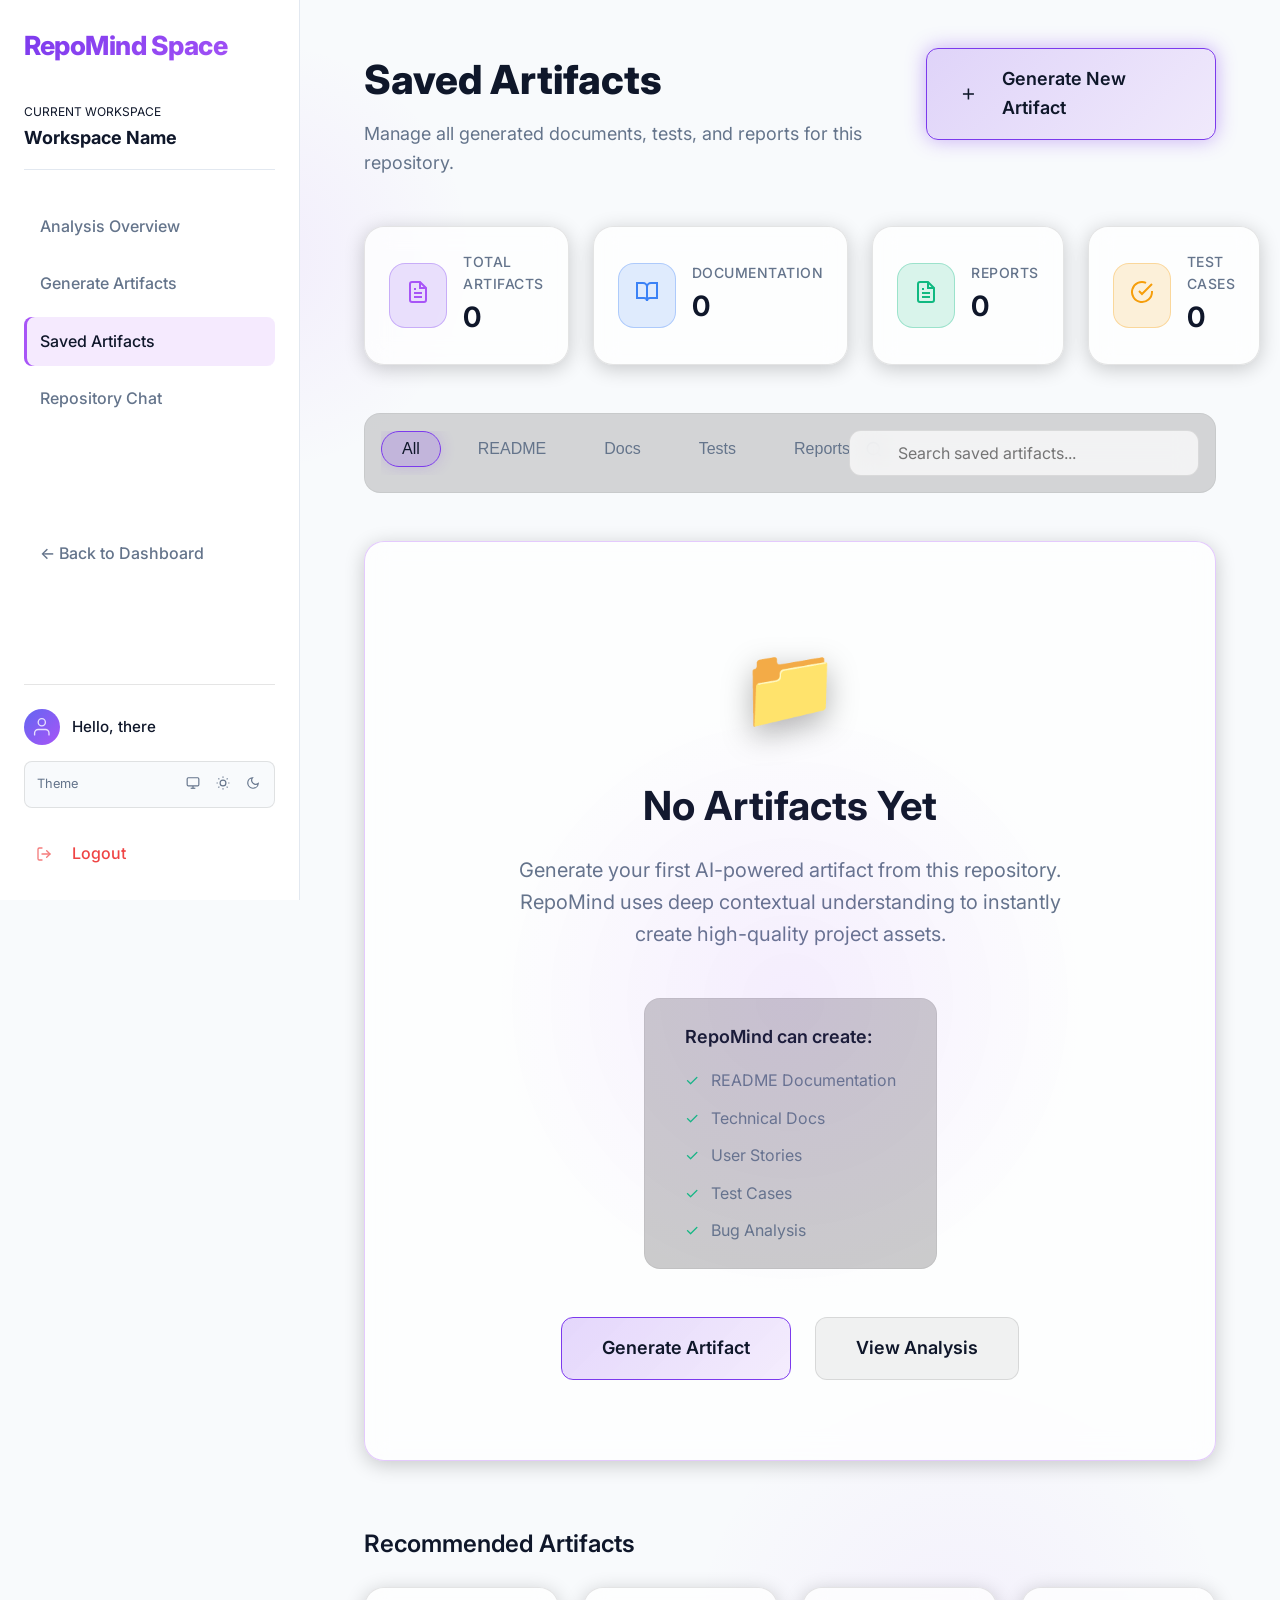
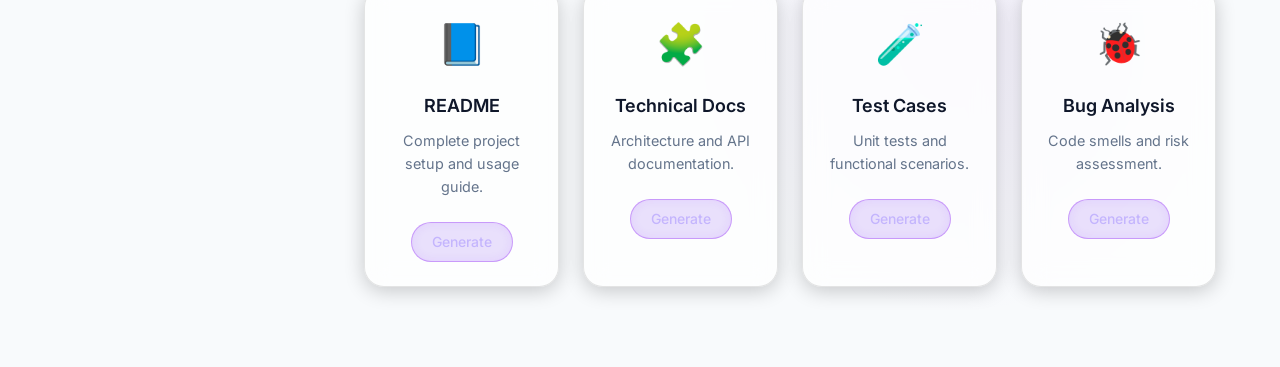
==== commit d4c156aa: "Improved Usability for different screen sizes, resolved gemini endpoint issue" ====
--- a/pages/artifacts.html
+++ b/pages/artifacts.html
@@ -104,6 +104,7 @@
     </style>
     <script src="../js/config.js"></script>
     <script src="../js/theme.js"></script>
+    <link rel="stylesheet" href="../css/responsive.css">
 </head>
 
 <body>
@@ -420,5 +421,6 @@
             });
         });
     </script>
+    <script src="../js/mobile-nav.js"></script>
 </body>
 </html>
--- a/css/responsive.css
+++ b/css/responsive.css
@@ -0,0 +1,562 @@
+/* =========================================================
+   RepoMind Space – Responsive & UX Enhancement Layer
+   Breakpoints:
+     Mobile  : max-width 640px
+     Tablet  : max-width 1024px
+     Desktop : 1025px+
+   ========================================================= */
+
+/* ── Mobile hamburger toggle button ─────────────────────── */
+#mobileSidebarToggle {
+  display: none;
+  position: fixed;
+  top: 1rem;
+  left: 1rem;
+  z-index: 1001;
+  background: var(--glass-bg);
+  backdrop-filter: blur(12px);
+  border: 1px solid var(--glass-border);
+  border-radius: 10px;
+  width: 44px;
+  height: 44px;
+  align-items: center;
+  justify-content: center;
+  cursor: pointer;
+  color: var(--text-main);
+  box-shadow: 0 4px 15px rgba(0, 0, 0, 0.3);
+  transition: all 0.2s ease;
+}
+
+#mobileSidebarToggle:hover {
+  background: rgba(124, 58, 237, 0.2);
+  border-color: rgba(124, 58, 237, 0.4);
+}
+
+/* Mobile overlay behind open sidebar */
+#sidebarOverlay {
+  display: none;
+  position: fixed;
+  inset: 0;
+  background: rgba(0, 0, 0, 0.6);
+  backdrop-filter: blur(2px);
+  z-index: 999;
+}
+
+/* ── Fluid container padding ─────────────────────────────── */
+.container {
+  padding-inline: clamp(1rem, 4vw, 2rem);
+}
+
+/* ── Fluid typography ────────────────────────────────────── */
+.analysis-header-title {
+  font-size: clamp(1.5rem, 4vw, 2.5rem);
+}
+
+.analysis-section-title {
+  font-size: clamp(1.1rem, 2.5vw, 1.375rem);
+}
+
+.analysis-card-value {
+  font-size: clamp(1.5rem, 3vw, 2.25rem);
+}
+
+.auth-hero-text h1 {
+  font-size: clamp(1.5rem, 4vw, 2.5rem);
+}
+
+.auth-form-wrapper h2 {
+  font-size: clamp(1.5rem, 3.5vw, 2.5rem);
+}
+
+/* ── Safe touch targets ──────────────────────────────────── */
+.sidebar-link,
+.btn,
+.btn-primary,
+.btn-saas-primary,
+.action-btn-large,
+.quick-action-card {
+  min-height: 44px;
+}
+
+/* ── Create Workspace form ───────────────────────────────── */
+.form-input-saas {
+  width: 100%;
+  padding: 0.875rem 1rem;
+  background: var(--glass-bg);
+  border: 1px solid var(--alpha-10);
+  border-radius: 8px;
+  color: var(--text-main);
+  font-size: 1rem;
+  font-family: inherit;
+  transition: all 0.2s ease;
+}
+
+.form-input-saas:focus {
+  outline: none;
+  border-color: var(--primary-color);
+  box-shadow: 0 0 0 3px rgba(124, 58, 237, 0.15);
+}
+
+.form-label-saas {
+  display: block;
+  margin-bottom: 0.5rem;
+  font-weight: 500;
+  color: var(--text-main);
+  font-size: 0.9rem;
+}
+
+.form-helper-saas {
+  display: block;
+  margin-top: 0.35rem;
+  font-size: 0.78rem;
+  color: var(--text-muted);
+}
+
+.form-group-saas {
+  margin-bottom: 1.5rem;
+}
+
+.btn-saas-primary {
+  display: inline-flex;
+  align-items: center;
+  justify-content: center;
+  gap: 0.5rem;
+  padding: 0.875rem 1.5rem;
+  background: linear-gradient(135deg, #7c3aed, #6d28d9);
+  color: white;
+  border: none;
+  border-radius: 8px;
+  font-size: 1rem;
+  font-weight: 600;
+  font-family: inherit;
+  cursor: pointer;
+  transition: all 0.2s ease;
+}
+
+.btn-saas-primary:hover {
+  background: linear-gradient(135deg, #6d28d9, #5b21b6);
+  box-shadow: 0 4px 15px rgba(124, 58, 237, 0.4);
+  transform: translateY(-1px);
+}
+
+.pill-tab {
+  display: inline-flex;
+  align-items: center;
+  gap: 0.5rem;
+  padding: 0.5rem 1rem;
+  border-radius: 2rem;
+  cursor: pointer;
+  font-size: 0.875rem;
+  font-weight: 500;
+  color: var(--text-muted);
+  transition: all 0.2s ease;
+  user-select: none;
+}
+
+.pill-tab.active {
+  background: linear-gradient(135deg, #7c3aed, #6d28d9);
+  color: white;
+  box-shadow: 0 2px 10px rgba(124, 58, 237, 0.3);
+}
+
+.step-indicator {
+  display: flex;
+  align-items: center;
+  gap: 1rem;
+  margin-bottom: 2rem;
+  flex-wrap: wrap;
+}
+
+.step {
+  display: flex;
+  align-items: center;
+  gap: 0.5rem;
+  font-size: 0.875rem;
+  color: var(--text-muted);
+  font-weight: 500;
+}
+
+.step.active {
+  color: var(--text-main);
+}
+
+.page-container {
+  max-width: 900px;
+  margin: 0 auto;
+  padding: 2rem;
+}
+
+
+/* ==========================================================
+   TABLET  (max-width: 1024px)
+   ========================================================== */
+@media (max-width: 1024px) {
+
+  /* Sidebar becomes a slide-in drawer */
+  .app-layout {
+    grid-template-columns: 1fr;
+  }
+
+  .sidebar {
+    position: fixed;
+    top: 0;
+    left: 0;
+    height: 100vh;
+    width: 280px;
+    z-index: 1000;
+    transform: translateX(-100%);
+    transition: transform 0.3s cubic-bezier(0.4, 0, 0.2, 1);
+    border-radius: 0 1rem 1rem 0;
+    margin: 0 !important;
+  }
+
+  .sidebar.is-open {
+    transform: translateX(0);
+  }
+
+  #mobileSidebarToggle {
+    display: flex;
+  }
+
+  #sidebarOverlay.is-visible {
+    display: block;
+  }
+
+  /* Push main content away from toggle button */
+  .main-content {
+    padding: 1.5rem 1.25rem;
+    padding-top: 4.5rem; /* space for the hamburger */
+  }
+
+  /* Grids collapse to 2 columns */
+  .analysis-grid-4 {
+    grid-template-columns: repeat(2, 1fr);
+    gap: 1.25rem;
+  }
+
+  .analysis-grid-65-35,
+  .hero-summary-card {
+    grid-template-columns: 1fr;
+    gap: 1.5rem;
+  }
+
+  .health-card {
+    border-left: none;
+    padding-left: 0;
+    border-top: 1px solid var(--alpha-10);
+    padding-top: 1.5rem;
+  }
+
+  .insight-grid {
+    grid-template-columns: repeat(2, 1fr);
+  }
+
+  .action-panel-grid {
+    grid-template-columns: repeat(2, 1fr);
+  }
+
+  .onboarding-layout {
+    grid-template-columns: 1fr;
+  }
+
+  .grid-cols-4 {
+    grid-template-columns: repeat(2, 1fr);
+  }
+
+  .grid-cols-3 {
+    grid-template-columns: repeat(2, 1fr);
+  }
+
+  /* Workspace detail sidebar */
+  .content-with-sidebar {
+    grid-template-columns: 1fr;
+  }
+
+  .side-panel {
+    border-left: none;
+    padding-left: 0;
+    border-top: 1px solid var(--border-color);
+    padding-top: 1.5rem;
+  }
+}
+
+
+/* ==========================================================
+   MOBILE  (max-width: 640px)
+   ========================================================== */
+@media (max-width: 640px) {
+
+  /* Auth pages */
+  .auth-split {
+    flex-direction: column;
+    padding: 0;
+    gap: 0;
+  }
+
+  .auth-split-left {
+    min-height: 45vw;
+    border-radius: 0;
+    padding: 1.5rem;
+  }
+
+  .auth-split-right {
+    padding: 1.5rem;
+    align-items: stretch;
+  }
+
+  .auth-form-wrapper {
+    max-width: 100%;
+  }
+
+  .auth-hero-text h1 {
+    font-size: 1.5rem;
+    margin-bottom: 1rem;
+  }
+
+  /* Dashboard main content */
+  .main-content {
+    padding: 1rem 0.875rem;
+    padding-top: 4.5rem;
+  }
+
+  /* All grids become single column */
+  .analysis-grid-4,
+  .analysis-grid-2,
+  .analysis-grid-65-35,
+  .grid-cols-2,
+  .grid-cols-3,
+  .grid-cols-4,
+  .insight-grid,
+  .action-panel-grid,
+  .onboarding-layout,
+  .content-with-sidebar {
+    grid-template-columns: 1fr !important;
+    gap: 1rem;
+  }
+
+  .hero-summary-card {
+    grid-template-columns: 1fr;
+    padding: 1.25rem;
+    gap: 1rem;
+  }
+
+  .health-card {
+    border-left: none;
+    padding-left: 0;
+    border-top: 1px solid var(--alpha-10);
+    padding-top: 1.25rem;
+  }
+
+  /* Cards & containers */
+  .analysis-card {
+    padding: 1.25rem;
+  }
+
+  .analysis-container {
+    padding: 1rem 0.875rem;
+  }
+
+  .glass-panel {
+    padding: 1rem;
+    border-radius: 0.75rem;
+  }
+
+  .page-container {
+    padding: 1rem 0.875rem;
+  }
+
+  /* Headers with action buttons stack vertically */
+  header[style*="display: flex"][style*="justify-content: space-between"],
+  .analysis-container > header {
+    flex-direction: column !important;
+    align-items: flex-start !important;
+    gap: 1rem;
+  }
+
+  .action-btn-large {
+    width: 100%;
+    justify-content: center;
+    font-size: 0.9rem;
+    padding: 0.875rem 1rem;
+  }
+
+  /* Repository chat page */
+  .chat-layout,
+  [style*="grid-template-columns: 300px 1fr"],
+  [style*="grid-template-columns: 280px 1fr"] {
+    display: flex !important;
+    flex-direction: column !important;
+  }
+
+  /* Artifact generation cards */
+  [style*="grid-template-columns: repeat(2, 1fr)"] {
+    grid-template-columns: 1fr !important;
+  }
+
+  /* Workspace detail sidebar nav */
+  [style*="grid-template-columns: 240px 1fr"],
+  [style*="grid-template-columns: 260px 1fr"] {
+    display: flex !important;
+    flex-direction: column !important;
+  }
+
+  /* Generate artifact page queue + canvas layout */
+  [style*="display: grid"][style*="65%"],
+  [style*="grid-template-columns: 1fr 380px"],
+  [style*="grid-template-columns: 1fr 360px"] {
+    grid-template-columns: 1fr !important;
+  }
+
+  /* Pill tabs become full-width */
+  .pill-tabs {
+    display: flex;
+    width: 100%;
+  }
+
+  .pill-tab {
+    flex: 1;
+    justify-content: center;
+    font-size: 0.8rem;
+    padding: 0.5rem 0.5rem;
+  }
+
+  /* Workspace stat grid (4 cols in workspaces.html) */
+  [style*="grid-template-columns: repeat(4, 1fr)"] {
+    grid-template-columns: repeat(2, 1fr) !important;
+  }
+
+  /* Step indicator wraps nicely */
+  .step-indicator {
+    gap: 0.5rem;
+  }
+
+  .step {
+    font-size: 0.75rem;
+  }
+
+  /* Workspaces card grid */
+  [style*="grid-template-columns: repeat(3, 1fr)"] {
+    grid-template-columns: 1fr !important;
+  }
+
+  /* Dashboard feature highlights */
+  [style*="grid-template-columns: repeat(3, 1fr)"] {
+    grid-template-columns: 1fr !important;
+  }
+
+  /* Quick action 4-col grid */
+  .grid.grid-cols-4 {
+    grid-template-columns: repeat(2, 1fr);
+    gap: 0.75rem;
+  }
+
+  .quick-action-card {
+    padding: 1rem;
+  }
+
+  /* Profile & edit pages */
+  [style*="max-width: 700px"],
+  [style*="max-width: 900px"],
+  [style*="max-width: 800px"] {
+    max-width: 100% !important;
+  }
+
+  /* Font size refinements */
+  .navbar-brand {
+    font-size: 1.25rem;
+  }
+
+  h1 {
+    font-size: clamp(1.4rem, 5vw, 2rem);
+  }
+
+  h2 {
+    font-size: clamp(1.1rem, 4vw, 1.5rem);
+  }
+
+  /* Scrollable horizontal tables on mobile */
+  table {
+    display: block;
+    overflow-x: auto;
+    -webkit-overflow-scrolling: touch;
+  }
+
+  /* AI FAB repositioned for mobile */
+  .ai-fab {
+    bottom: 1rem;
+    right: 1rem;
+    padding: 0.625rem 1rem;
+    font-size: 0.875rem;
+  }
+
+  /* Metrics cards in workspaces page */
+  .stat-card {
+    flex-direction: row;
+    align-items: center;
+  }
+
+  /* Generate artifact "top area" padding */
+  [style*="padding: 3rem 4rem"] {
+    padding: 1rem 0.875rem !important;
+    padding-top: 4rem !important;
+  }
+
+  /* Edit artifact page */
+  [style*="padding: 2rem 3rem"],
+  [style*="padding: 3rem"] {
+    padding: 1rem 0.875rem !important;
+    padding-top: 4.5rem !important;
+  }
+
+  /* Repository chat input area on mobile */
+  [style*="display: flex"][style*="gap: 1rem"] form,
+  .chat-input-area {
+    flex-direction: column;
+  }
+}
+
+
+/* ==========================================================
+   SMALL MOBILE  (max-width: 400px)
+   ========================================================== */
+@media (max-width: 400px) {
+
+  .analysis-header-title {
+    font-size: 1.3rem;
+  }
+
+  .metric-value,
+  .glow-card .metric-value {
+    font-size: 1.75rem;
+  }
+
+  .tech-pill {
+    font-size: 0.75rem;
+    padding: 0.3rem 0.65rem;
+  }
+
+  .quick-action-card {
+    padding: 0.875rem;
+  }
+
+  /* Workspace stats go single column on tiny screens */
+  [style*="grid-template-columns: repeat(4, 1fr)"],
+  [style*="grid-template-columns: repeat(2, 1fr)"] {
+    grid-template-columns: 1fr !important;
+  }
+}
+
+
+/* ==========================================================
+   LARGE DESKTOP  (min-width: 1280px)
+   ========================================================== */
+@media (min-width: 1280px) {
+
+  .analysis-container {
+    padding: 3rem 4rem;
+  }
+
+  .main-content {
+    padding: 3rem 4rem;
+  }
+}
